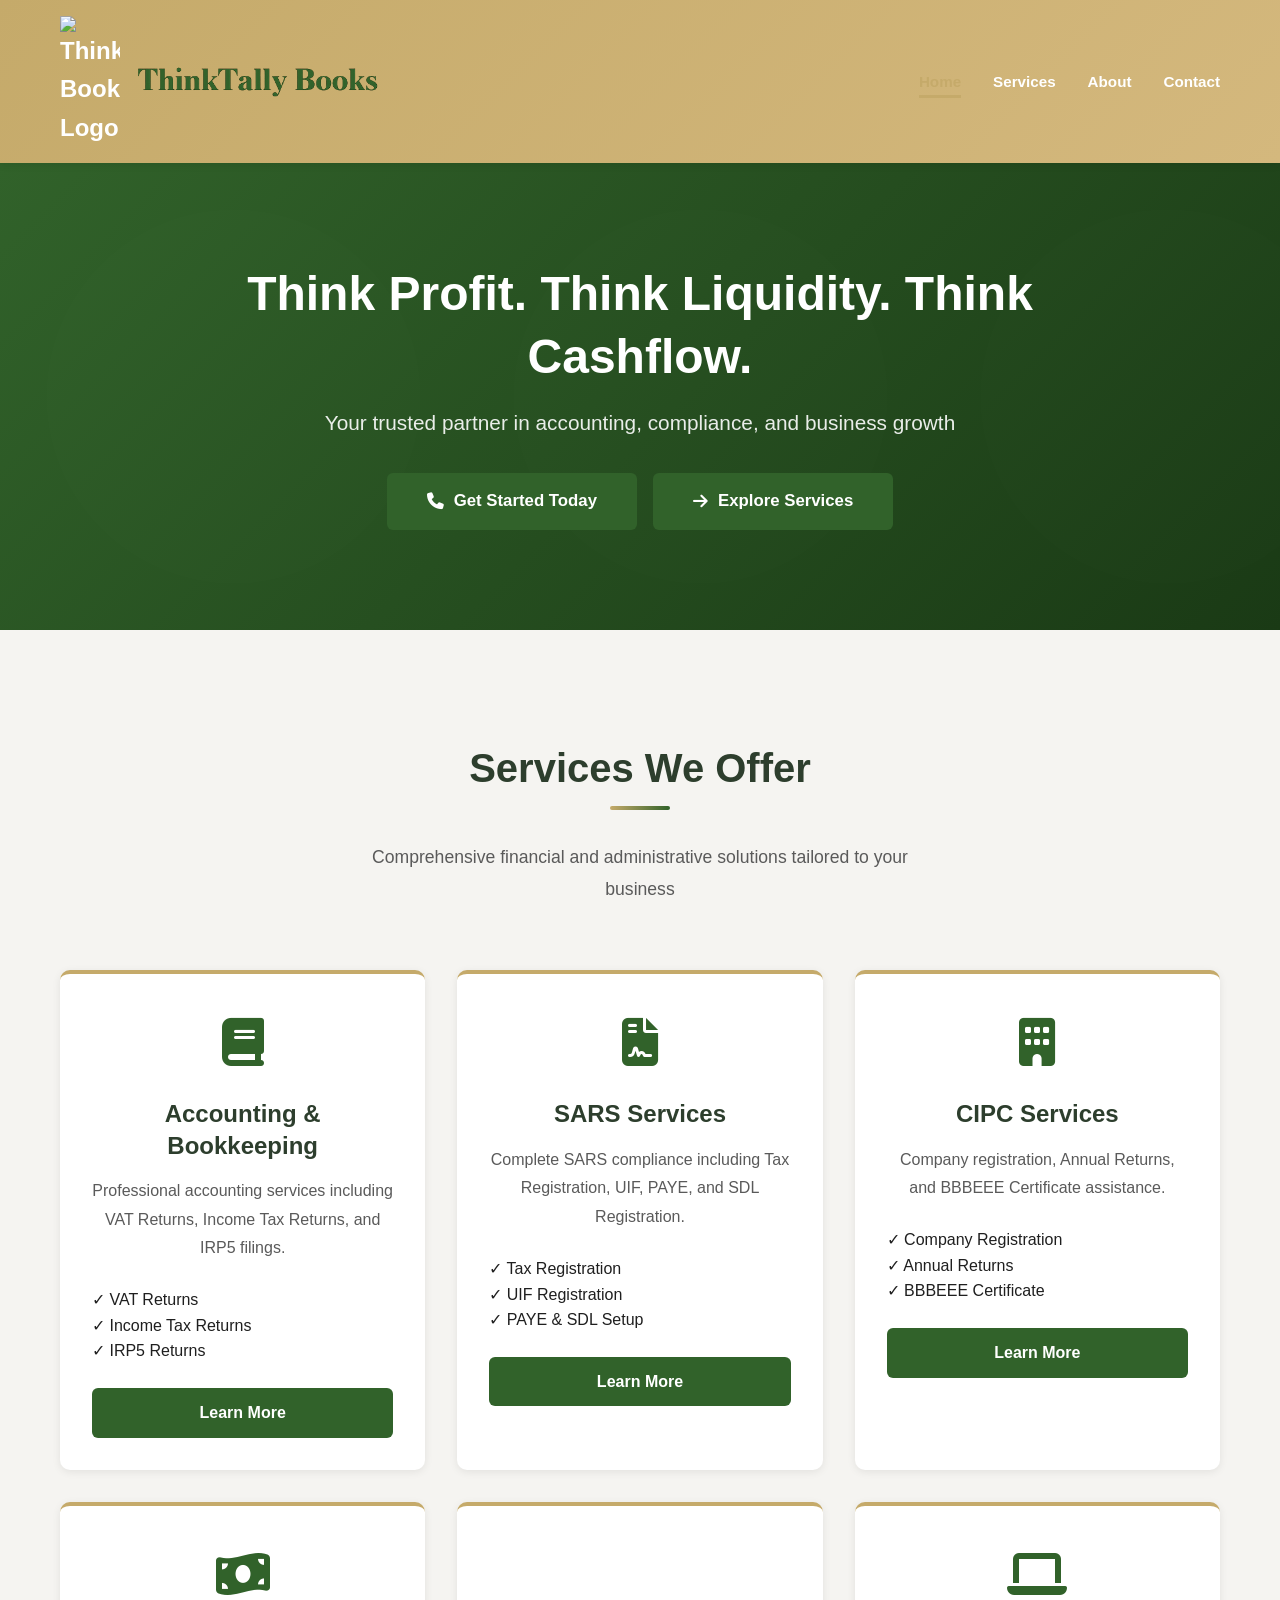
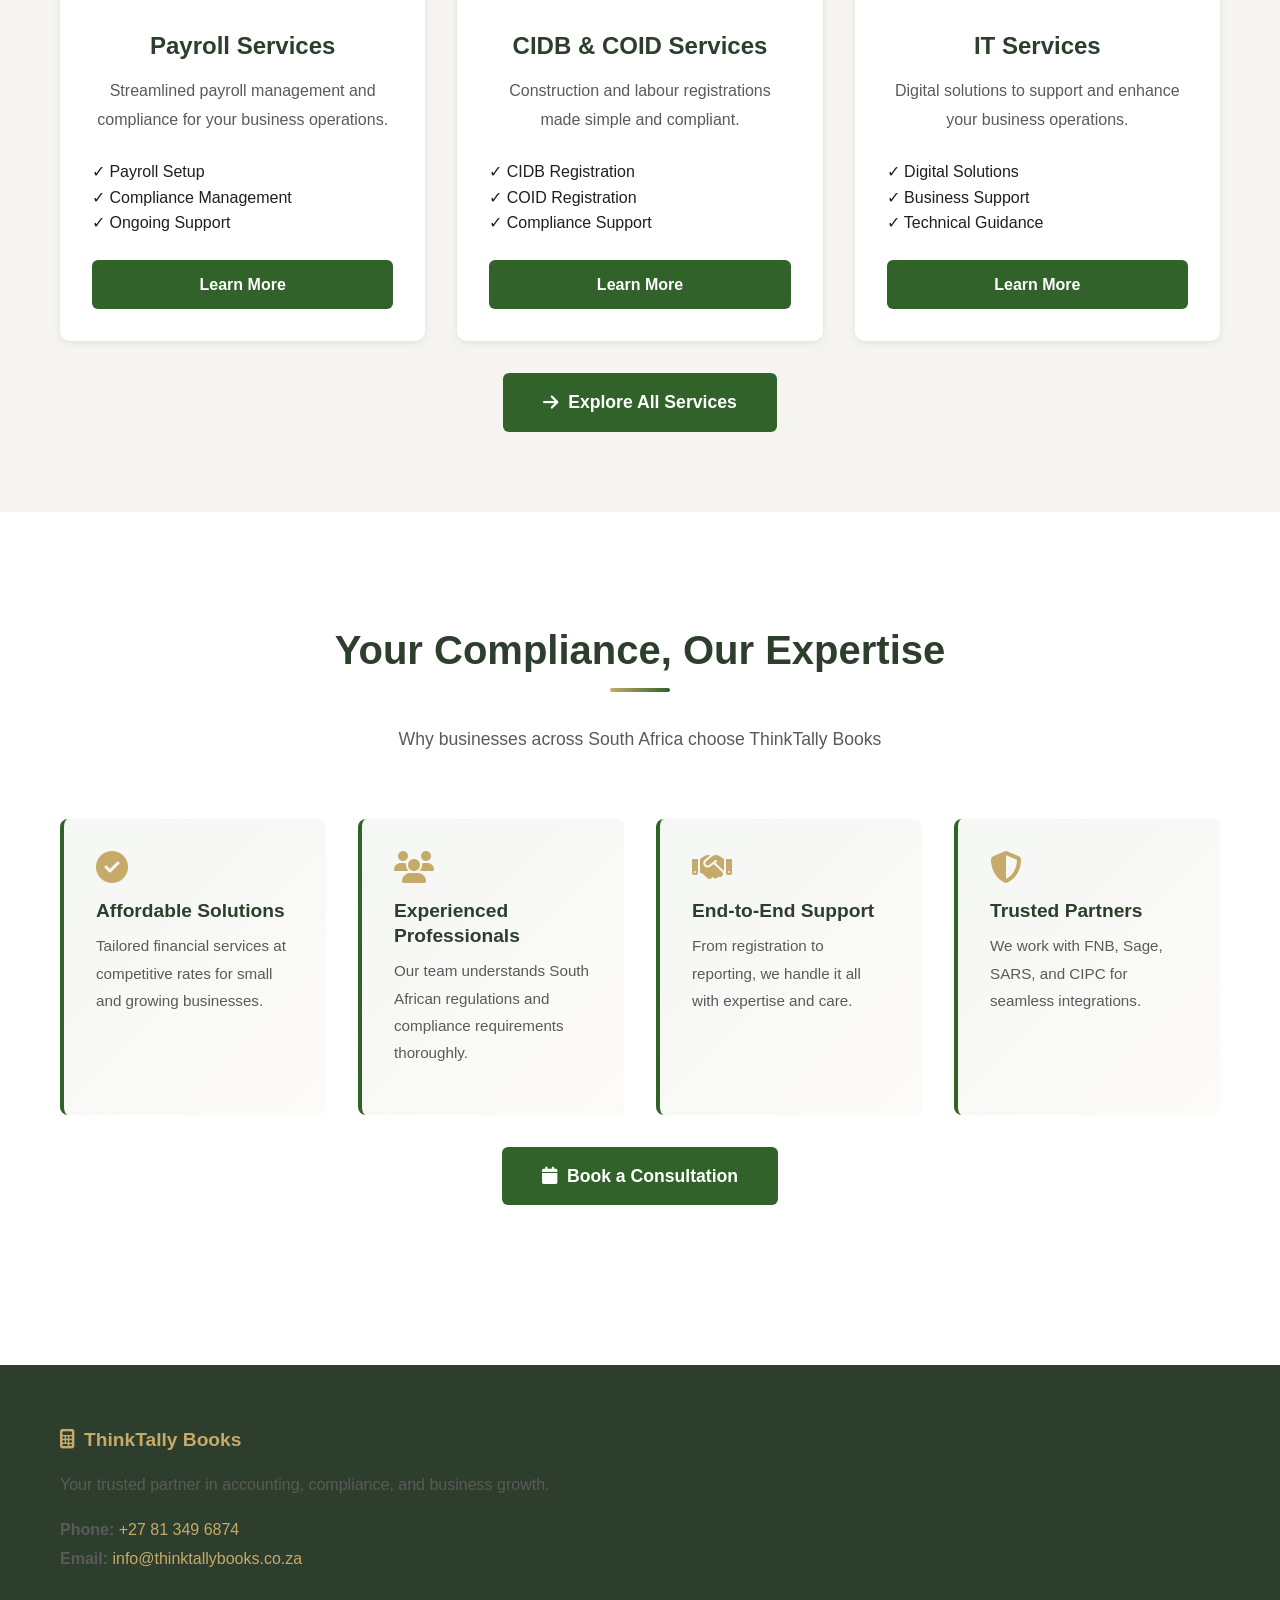
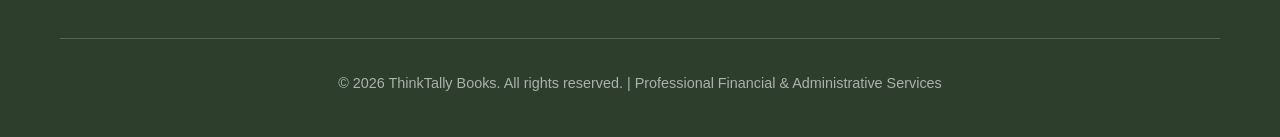
==== index.html @ 89fed239 "Add files via upload" ====
<!DOCTYPE html>
<html lang="en">
<head>
    <meta charset="UTF-8">
    <meta name="viewport" content="width=device-width, initial-scale=1.0">
    <title>ThinkTally Books | Financial & Administrative Services | South Africa</title>
    <meta name="description" content="ThinkTally Books provides comprehensive accounting, bookkeeping, SARS, CIPC, payroll, and IT services for South African businesses.">
    <link rel="stylesheet" href="styles.css">
    <link rel="stylesheet" href="https://cdnjs.cloudflare.com/ajax/libs/font-awesome/6.4.0/css/all.min.css">
</head>
<body>
    <!-- Navigation -->
    <nav class="navbar" id="navbar">
        <div class="container">
            <div class="nav-brand">
                <img src="ThinkTallyBookslogo2.png" alt="ThinkTally Books Logo" style="width:60px; height:auto;">
                <img src="ThinkTallyBooks.png" alt="ThinkTally Books Logo" style="width:250px; height:auto;">
            </div>
            <ul class="nav-menu" id="navMenu">
                <li><a href="index.html">Home</a></li>
                <li><a href="services.html">Services</a></li>
                <li><a href="about.html">About</a></li>
                <li><a href="contact.html">Contact</a></li>
            </ul>
            <button class="hamburger" id="hamburger">
                <span></span>
                <span></span>
                <span></span>
            </button>
        </div>
    </nav>

    <!-- Hero Section -->
    <section class="hero">
        <div class="hero-content">
            <h1>Think Profit. Think Liquidity. Think Cashflow.</h1>
            <p>Your trusted partner in accounting, compliance, and business growth</p>
            <div class="hero-buttons">
                <a href="contact.html" class="btn btn-primary btn-lg">
                    <i class="fas fa-phone"></i> Get Started Today
                </a>
                <a href="services.html" class="btn btn-primary btn-lg">
                    <i class="fas fa-arrow-right"></i> Explore Services
                </a>
            </div>
        </div>
    </section>

    <!-- Services Section -->
    <section id="services">
        <div class="container">
            <div class="section-header">
                <h2>Services We Offer</h2>
                <p>Comprehensive financial and administrative solutions tailored to your business</p>
            </div>

            <div class="services-grid">
                <!-- Accounting & Bookkeeping -->
                <div class="service-card">
                    <div class="service-card-icon">
                        <i class="fas fa-book"></i>
                    </div>
                    <h3>Accounting & Bookkeeping</h3>
                    <p>Professional accounting services including VAT Returns, Income Tax Returns, and IRP5 filings.</p>
                    <ul style="text-align: left; list-style: none; margin-bottom: 1.5rem;">
                        <li>✓ VAT Returns</li>
                        <li>✓ Income Tax Returns</li>
                        <li>✓ IRP5 Returns</li>
                    </ul>
                    <a href="services.html" class="btn btn-primary">Learn More</a>
                </div>

                <!-- SARS Services -->
                <div class="service-card">
                    <div class="service-card-icon">
                        <i class="fas fa-file-contract"></i>
                    </div>
                    <h3>SARS Services</h3>
                    <p>Complete SARS compliance including Tax Registration, UIF, PAYE, and SDL Registration.</p>
                    <ul style="text-align: left; list-style: none; margin-bottom: 1.5rem;">
                        <li>✓ Tax Registration</li>
                        <li>✓ UIF Registration</li>
                        <li>✓ PAYE & SDL Setup</li>
                    </ul>
                    <a href="services.html" class="btn btn-primary">Learn More</a>
                </div>

                <!-- CIPC Services -->
                <div class="service-card">
                    <div class="service-card-icon">
                        <i class="fas fa-building"></i>
                    </div>
                    <h3>CIPC Services</h3>
                    <p>Company registration, Annual Returns, and BBBEEE Certificate assistance.</p>
                    <ul style="text-align: left; list-style: none; margin-bottom: 1.5rem;">
                        <li>✓ Company Registration</li>
                        <li>✓ Annual Returns</li>
                        <li>✓ BBBEEE Certificate</li>
                    </ul>
                    <a href="services.html" class="btn btn-primary">Learn More</a>
                </div>

                <!-- Payroll Services -->
                <div class="service-card">
                    <div class="service-card-icon">
                        <i class="fas fa-money-bill-wave"></i>
                    </div>
                    <h3>Payroll Services</h3>
                    <p>Streamlined payroll management and compliance for your business operations.</p>
                    <ul style="text-align: left; list-style: none; margin-bottom: 1.5rem;">
                        <li>✓ Payroll Setup</li>
                        <li>✓ Compliance Management</li>
                        <li>✓ Ongoing Support</li>
                    </ul>
                    <a href="services.html" class="btn btn-primary">Learn More</a>
                </div>

                <!-- CIDB & COID -->
                <div class="service-card">
                    <div class="service-card-icon">
                        <i class="fas fa-Hard-hat"></i>
                    </div>
                    <h3>CIDB & COID Services</h3>
                    <p>Construction and labour registrations made simple and compliant.</p>
                    <ul style="text-align: left; list-style: none; margin-bottom: 1.5rem;">
                        <li>✓ CIDB Registration</li>
                        <li>✓ COID Registration</li>
                        <li>✓ Compliance Support</li>
                    </ul>
                    <a href="services.html" class="btn btn-primary">Learn More</a>
                </div>

                <!-- IT Services -->
                <div class="service-card">
                    <div class="service-card-icon">
                        <i class="fas fa-laptop"></i>
                    </div>
                    <h3>IT Services</h3>
                    <p>Digital solutions to support and enhance your business operations.</p>
                    <ul style="text-align: left; list-style: none; margin-bottom: 1.5rem;">
                        <li>✓ Digital Solutions</li>
                        <li>✓ Business Support</li>
                        <li>✓ Technical Guidance</li>
                    </ul>
                    <a href="services.html" class="btn btn-primary">Learn More</a>
                </div>
            </div>

            <div class="text-center mt-4">
                <a href="services.html" class="btn btn-secondary btn-lg">
                    <i class="fas fa-arrow-right"></i> Explore All Services
                </a>
            </div>
        </div>
    </section>

    <!-- Why Choose Us Section -->
    <section id="why-choose">
        <div class="container">
            <div class="section-header">
                <h2>Your Compliance, Our Expertise</h2>
                <p>Why businesses across South Africa choose ThinkTally Books</p>
            </div>

            <div class="why-choose-grid">
                <div class="why-choose-item">
                    <i class="fas fa-check-circle"></i>
                    <h4>Affordable Solutions</h4>
                    <p>Tailored financial services at competitive rates for small and growing businesses.</p>
                </div>

                <div class="why-choose-item">
                    <i class="fas fa-users"></i>
                    <h4>Experienced Professionals</h4>
                    <p>Our team understands South African regulations and compliance requirements thoroughly.</p>
                </div>

                <div class="why-choose-item">
                    <i class="fas fa-handshake"></i>
                    <h4>End-to-End Support</h4>
                    <p>From registration to reporting, we handle it all with expertise and care.</p>
                </div>

                <div class="why-choose-item">
                    <i class="fas fa-shield-alt"></i>
                    <h4>Trusted Partners</h4>
                    <p>We work with FNB, Sage, SARS, and CIPC for seamless integrations.</p>
                </div>
            </div>

            <div class="text-center mt-4">
                <a href="contact.html" class="btn btn-secondary btn-lg">
                    <i class="fas fa-calendar"></i> Book a Consultation
                </a>
            </div>
        </div>
    </section>

   <!-- Footer -->
    <footer>
        <div class="container">
            <div class="footer-content">
                <div>
                    <div class="footer-logo">
                        <i class="fas fa-calculator"></i>
                        <span>ThinkTally Books</span>
                    </div>
                    <p>Your trusted partner in accounting, compliance, and business growth.</p>
                    <p style="margin-top: 1rem;">
                        <strong>Phone:</strong> <a href="tel:+27813496874" style="color: var(--accent-gold);">+27 81 349 6874</a><br>
                        <strong>Email:</strong> <a href="mailto:info@thinktallybooks.co.za" style="color: var(--accent-gold);">info@thinktallybooks.co.za</a>
                    </p>
                </div>
            </div>

            <div class="footer-bottom">
                <p>&copy; 2026 ThinkTally Books. All rights reserved. | Professional Financial & Administrative Services</p>
            </div>
        </div>
    </footer>

    <script src="script.js"></script>
</body>
</html>
---- styles.css ----
/* ============================================
   ThinkTally Books - Professional CSS
   Color Scheme: Navy Blue, White, Gold/Green
   ============================================ */

:root {
    --primary-navy: #2d3e2d;
    --secondary-navy: #1a5f1a;
    --accent-gold: #C5AA6A;
    --accent-green: #31622A;
    --button-color: #31622A;
    --text-dark: #1f1f1f;
    --text-light: #5a5a5a;
    --bg-light: #f5f4f1;
    --bg-white: #ffffff;
    --border-color: #e8e6e1;
    --shadow-sm: 0 2px 8px rgba(0, 0, 0, 0.08);
    --shadow-md: 0 4px 16px rgba(0, 0, 0, 0.12);
    --shadow-lg: 0 8px 24px rgba(0, 0, 0, 0.15);
}

/* ============================================
   RESET & BASE STYLES
   ============================================ */

* {
    margin: 0;
    padding: 0;
    box-sizing: border-box;
}

html {
    scroll-behavior: smooth;
    overflow-x: hidden;
}

body {
    font-family: 'Segoe UI', Tahoma, Geneva, Verdana, sans-serif;
    color: var(--text-dark);
    line-height: 1.6;
    background-color: var(--bg-white);
}

.container {
    max-width: 1200px;
    margin: 0 auto;
    padding: 0 20px;
}

/* ============================================
   TYPOGRAPHY
   ============================================ */

h1, h2, h3, h4, h5, h6 {
    font-family: 'Open Sans', 'Montserrat', sans-serif;
    font-weight: 700;
    line-height: 1.3;
    margin-bottom: 1rem;
    color: var(--primary-navy);
}

h1 {
    font-size: 3.5rem;
    font-weight: 800;
}

h2 {
    font-size: 2.5rem;
    margin-top: 2rem;
}

h3 {
    font-size: 1.75rem;
}

h4 {
    font-size: 1.25rem;
}

p {
    margin-bottom: 1rem;
    color: var(--text-light);
    font-size: 1rem;
    line-height: 1.8;
}

a {
    text-decoration: none;
    color: var(--primary-navy);
    transition: color 0.3s ease;
    cursor: pointer;
}

a:hover {
    color: var(--accent-gold);
}

/* ============================================
   NAVIGATION
   ============================================ */

.navbar {
    background: linear-gradient(135deg, #C5AA6A 0%, #d4b87d 100%);
    box-shadow: var(--shadow-sm);
    position: sticky;
    top: 0;
    z-index: 1000;
    transition: all 0.3s ease;
}

.navbar.scroll {
    background: linear-gradient(135deg, #C5AA6A 0%, #b89a54 100%);
    box-shadow: var(--shadow-lg);
}

.navbar .container {
    display: flex;
    justify-content: space-between;
    align-items: center;
    padding: 1rem 20px;
}

.nav-brand {
    display: flex;
    align-items: center;
    gap: 12px;
    font-size: 1.5rem;
    font-weight: 800;
    color: #ffffff;
    transition: color 0.3s ease;
}

.navbar.scroll .nav-brand {
    color: #ffffff;
}

.nav-brand i {
    font-size: 2rem;
    color: #ffffff;
}

.nav-menu {
    display: flex;
    list-style: none;
    gap: 2rem;
    align-items: center;
}

.nav-menu a {
    color: #ffffff;
    font-weight: 600;
    font-size: 0.95rem;
    transition: all 0.3s ease;
    border-bottom: 2px solid transparent;
    padding-bottom: 2px;
}

.navbar.scroll .nav-menu a {
    color: #ffffff;
}

.nav-menu a:hover,
.nav-menu a.active {
    color: #f0f0f0;
    border-bottom-color: #f0f0f0;
}

.hamburger {
    display: none;
    flex-direction: column;
    cursor: pointer;
    background: none;
    border: none;
    gap: 6px;
}

.hamburger span {
    width: 28px;
    height: 3px;
    background-color: #ffffff;
    border-radius: 2px;
    transition: all 0.3s ease;
}

.navbar.scroll .hamburger span {
    background-color: #ffffff;
}

.hamburger.active span:nth-child(1) {
    transform: rotate(45deg) translate(10px, 10px);
}

.hamburger.active span:nth-child(2) {
    opacity: 0;
}

.hamburger.active span:nth-child(3) {
    transform: rotate(-45deg) translate(8px, -8px);
}

/* ============================================
   BUTTONS
   ============================================ */

.btn {
    display: inline-flex;
    align-items: center;
    justify-content: center;
    gap: 10px;
    padding: 12px 30px;
    border-radius: 6px;
    font-weight: 700;
    font-size: 1rem;
    cursor: pointer;
    transition: all 0.3s ease;
    border: none;
    text-decoration: none;
}

.btn-primary {
    background-color: #31622A;
    color: var(--bg-white);
}

.btn-primary:hover {
    background-color: #264620;
    transform: translateY(-2px);
    box-shadow: var(--shadow-lg);
}

.btn-secondary {
    background-color: #31622A;
    color: var(--bg-white);
}

.btn-secondary:hover {
    background-color: #264620;
    transform: translateY(-2px);
    box-shadow: var(--shadow-lg);
}

.btn-accent {
    background-color: #31622A;
    color: var(--bg-white);
}

.btn-accent:hover {
    background-color: #264620;
    transform: translateY(-2px);
    box-shadow: var(--shadow-lg);
}

.btn-outline {
    background-color: transparent;
    color: #31622A;
    border: 2px solid #31622A;
}

.btn-outline:hover {
    background-color: #31622A;
    color: var(--bg-white);
}

.btn-lg {
    padding: 15px 40px;
    font-size: 1.1rem;
}

/* ============================================
   HERO SECTION
   ============================================ */

.hero {
    background: linear-gradient(135deg, #31622A 0%, #1a3a15 100%);
    color: var(--bg-white);
    padding: 100px 20px;
    text-align: center;
    position: relative;
    overflow: hidden;
}

.hero::before {
    content: '';
    position: absolute;
    top: 0;
    left: 0;
    right: 0;
    bottom: 0;
    background: url('data:image/svg+xml,<svg xmlns="http://www.w3.org/2000/svg" viewBox="0 0 100 100"><circle cx="50" cy="50" r="40" fill="rgba(255,255,255,0.05)"/></svg>');
    opacity: 0.1;
    z-index: 0;
}

.hero-content {
    max-width: 800px;
    margin: 0 auto;
    position: relative;
    z-index: 1;
}

.hero h1 {
    color: var(--bg-white);
    margin-bottom: 1rem;
    font-size: 3rem;
}

.hero p {
    color: rgba(255, 255, 255, 0.9);
    font-size: 1.3rem;
    margin-bottom: 2rem;
}

.hero-buttons {
    display: flex;
    gap: 1rem;
    justify-content: center;
    flex-wrap: wrap;
}

.hero-buttons .btn {
    font-size: 1.05rem;
}

/* ============================================
   SECTION HEADER
   ============================================ */

.section-header {
    text-align: center;
    margin-bottom: 4rem;
}

.section-header h2 {
    position: relative;
    display: inline-block;
    padding-bottom: 1rem;
}

.section-header h2::after {
    content: '';
    position: absolute;
    bottom: 0;
    left: 50%;
    transform: translateX(-50%);
    width: 60px;
    height: 4px;
    background: linear-gradient(90deg, #C5AA6A, #31622A);
    border-radius: 2px;
}

.section-header p {
    font-size: 1.1rem;
    color: var(--text-light);
    max-width: 600px;
    margin: 1rem auto 0;
}

/* ============================================
   SERVICES GRID
   ============================================ */

#services {
    padding: 80px 20px;
    background-color: var(--bg-light);
}

.services-grid {
    display: grid;
    grid-template-columns: repeat(auto-fit, minmax(300px, 1fr));
    gap: 2rem;
    margin-top: 3rem;
}

.service-card {
    background: var(--bg-white);
    padding: 2rem;
    border-radius: 10px;
    box-shadow: var(--shadow-sm);
    transition: all 0.3s ease;
    border-top: 4px solid #C5AA6A;
    text-align: center;
}

.service-card:hover {
    transform: translateY(-8px);
    box-shadow: var(--shadow-lg);
}

.service-card-icon {
    font-size: 3rem;
    color: #31622A;
    margin-bottom: 1rem;
}

.service-card h3 {
    margin-bottom: 1rem;
    font-size: 1.5rem;
}

.service-card p {
    color: var(--text-light);
    margin-bottom: 1.5rem;
}

.service-card .btn {
    width: 100%;
    justify-content: center;
}

/* ============================================
   WHY CHOOSE US SECTION
   ============================================ */

#why-choose {
    padding: 80px 20px;
    background-color: var(--bg-white);
}

.why-choose-grid {
    display: grid;
    grid-template-columns: repeat(auto-fit, minmax(250px, 1fr));
    gap: 2rem;
    margin-top: 3rem;
}

.why-choose-item {
    padding: 2rem;
    background: linear-gradient(135deg, rgba(49, 98, 42, 0.05), rgba(197, 170, 106, 0.05));
    border-left: 4px solid #31622A;
    border-radius: 8px;
    transition: all 0.3s ease;
}

.why-choose-item:hover {
    box-shadow: var(--shadow-sm);
    transform: translateX(5px);
}

.why-choose-item i {
    font-size: 2rem;
    color: #C5AA6A;
    margin-bottom: 1rem;
}

.why-choose-item h4 {
    margin-bottom: 0.5rem;
    font-size: 1.2rem;
}

.why-choose-item p {
    font-size: 0.95rem;
}

/* ============================================
   CONTACT SECTION
   ============================================ */

#contact {
    padding: 80px 20px;
    background-color: var(--bg-light);
}

.contact-content {
    display: grid;
    grid-template-columns: 1fr 1fr;
    gap: 3rem;
    align-items: center;
}

.contact-info {
    padding: 2rem;
}

.contact-info h2 {
    margin-bottom: 2rem;
}

.contact-item {
    display: flex;
    gap: 1rem;
    margin-bottom: 1.5rem;
    align-items: flex-start;
}

.contact-item i {
    font-size: 1.5rem;
    color: #C5AA6A;
    margin-top: 0.25rem;
    flex-shrink: 0;
}

.contact-item-content h4 {
    margin-bottom: 0.5rem;
}

.contact-item-content p {
    margin: 0;
    font-size: 0.95rem;
}

.contact-form {
    background: var(--bg-white);
    padding: 2rem;
    border-radius: 10px;
    box-shadow: var(--shadow-sm);
}

.contact-form h3 {
    margin-bottom: 1.5rem;
}

.form-group {
    margin-bottom: 1.5rem;
}

.form-group label {
    display: block;
    margin-bottom: 0.5rem;
    font-weight: 600;
    color: var(--text-dark);
}

.form-group input,
.form-group textarea {
    width: 100%;
    padding: 12px;
    border: 1px solid var(--border-color);
    border-radius: 6px;
    font-family: inherit;
    font-size: 1rem;
    transition: border-color 0.3s ease;
}

.form-group input:focus,
.form-group textarea:focus {
    outline: none;
    border-color: #31622A;
    box-shadow: 0 0 0 3px rgba(49, 98, 42, 0.1);
}

.form-group textarea {
    resize: vertical;
    min-height: 120px;
}

.form-group button {
    width: 100%;
}

/* ============================================
   FOOTER
   ============================================ */

footer {
    background-color: #2d3e2d;
    color: rgba(255, 255, 255, 0.8);
    padding: 60px 20px 40px;
    margin-top: 80px;
}

.footer-content {
    display: grid;
    grid-template-columns: repeat(auto-fit, minmax(250px, 1fr));
    gap: 3rem;
    margin-bottom: 3rem;
}

.footer-section h4 {
    color: var(--bg-white);
    margin-bottom: 1.5rem;
    font-size: 1.1rem;
}

.footer-section ul {
    list-style: none;
}

.footer-section ul li {
    margin-bottom: 0.8rem;
}

.footer-section ul li a {
    color: rgba(255, 255, 255, 0.8);
    transition: color 0.3s ease;
}

.footer-section ul li a:hover {
    color: #C5AA6A;
}

.footer-section p {
    color: rgba(255, 255, 255, 0.8);
    margin-bottom: 0.5rem;
}

.footer-logo {
    display: flex;
    align-items: center;
    gap: 10px;
    margin-bottom: 1rem;
    font-weight: 800;
    color: #C5AA6A;
    font-size: 1.2rem;
}

.partner-logos {
    display: flex;
    gap: 1rem;
    flex-wrap: wrap;
    margin-top: 1rem;
}

.partner-logos img {
    height: 40px;
    opacity: 0.8;
    transition: opacity 0.3s ease;
}

.partner-logos img:hover {
    opacity: 1;
}

.footer-bottom {
    border-top: 1px solid rgba(255, 255, 255, 0.2);
    padding-top: 2rem;
    text-align: center;
}

.footer-bottom p {
    margin: 0;
    color: rgba(255, 255, 255, 0.6);
    font-size: 0.9rem;
}

/* ============================================
   RESPONSIVE DESIGN
   ============================================ */

@media (max-width: 768px) {
    h1 {
        font-size: 2rem;
    }

    h2 {
        font-size: 1.8rem;
    }

    h3 {
        font-size: 1.3rem;
    }

    .nav-menu {
        display: none;
        position: absolute;
        top: 100%;
        left: 0;
        right: 0;
        flex-direction: column;
        background-color: #1a5f1a;
        gap: 0;
        padding: 1rem 0;
        box-shadow: var(--shadow-lg);
    }

    .nav-menu.active {
        display: flex;
    }

    .nav-menu a {
        color: var(--bg-white);
        padding: 1rem 2rem;
        border-bottom: 1px solid rgba(255, 255, 255, 0.1);
        border-bottom-color: transparent;
    }

    .nav-menu a:hover,
    .nav-menu a.active {
        background-color: #264620;
        border-bottom-color: #C5AA6A;
    }

    .hamburger {
        display: flex;
    }

    .hero {
        padding: 60px 20px;
    }

    .hero h1 {
        font-size: 2rem;
    }

    .hero p {
        font-size: 1.1rem;
    }

    .hero-buttons {
        flex-direction: column;
    }

    .hero-buttons .btn {
        width: 100%;
    }

    .contact-content {
        grid-template-columns: 1fr;
    }

    .services-grid {
        grid-template-columns: 1fr;
    }

    .why-choose-grid {
        grid-template-columns: 1fr;
    }

    .footer-content {
        grid-template-columns: 1fr;
    }
}

@media (max-width: 480px) {
    h1 {
        font-size: 1.5rem;
    }

    h2 {
        font-size: 1.3rem;
    }

    .container {
        padding: 0 15px;
    }

    .btn {
        padding: 10px 20px;
        font-size: 0.9rem;
    }

    .hero h1 {
        font-size: 1.5rem;
    }

    .service-card {
        padding: 1.5rem;
    }

    .contact-form {
        padding: 1.5rem;
    }
}

/* ============================================
   ANIMATIONS
   ============================================ */

@keyframes fadeInUp {
    from {
        opacity: 0;
        transform: translateY(30px);
    }
    to {
        opacity: 1;
        transform: translateY(0);
    }
}

@keyframes slideInLeft {
    from {
        opacity: 0;
        transform: translateX(-30px);
    }
    to {
        opacity: 1;
        transform: translateX(0);
    }
}

.fade-in-up {
    animation: fadeInUp 0.6s ease-out forwards;
}

.slide-in-left {
    animation: slideInLeft 0.6s ease-out forwards;
}

/* ============================================
   UTILITY CLASSES
   ============================================ */

.text-center {
    text-align: center;
}

.mt-4 {
    margin-top: 2rem;
}

.mb-4 {
    margin-bottom: 2rem;
}

.text-muted {
    color: var(--text-light);
}

.text-gold {
    color: #C5AA6A;
}

.text-green {
    color: #31622A;
}

.bg-primary {
    background-color: #31622A;
    color: var(--bg-white);
}

.bg-light {
    background-color: var(--bg-light);
}

@keyframes fadeInDown {
    from { opacity: 0; transform: translateY(-10px); }
    to { opacity: 1; transform: translateY(0); }
}

.animate-fade-in-down {
    animation: fadeInDown 0.3s ease-out forwards;
}
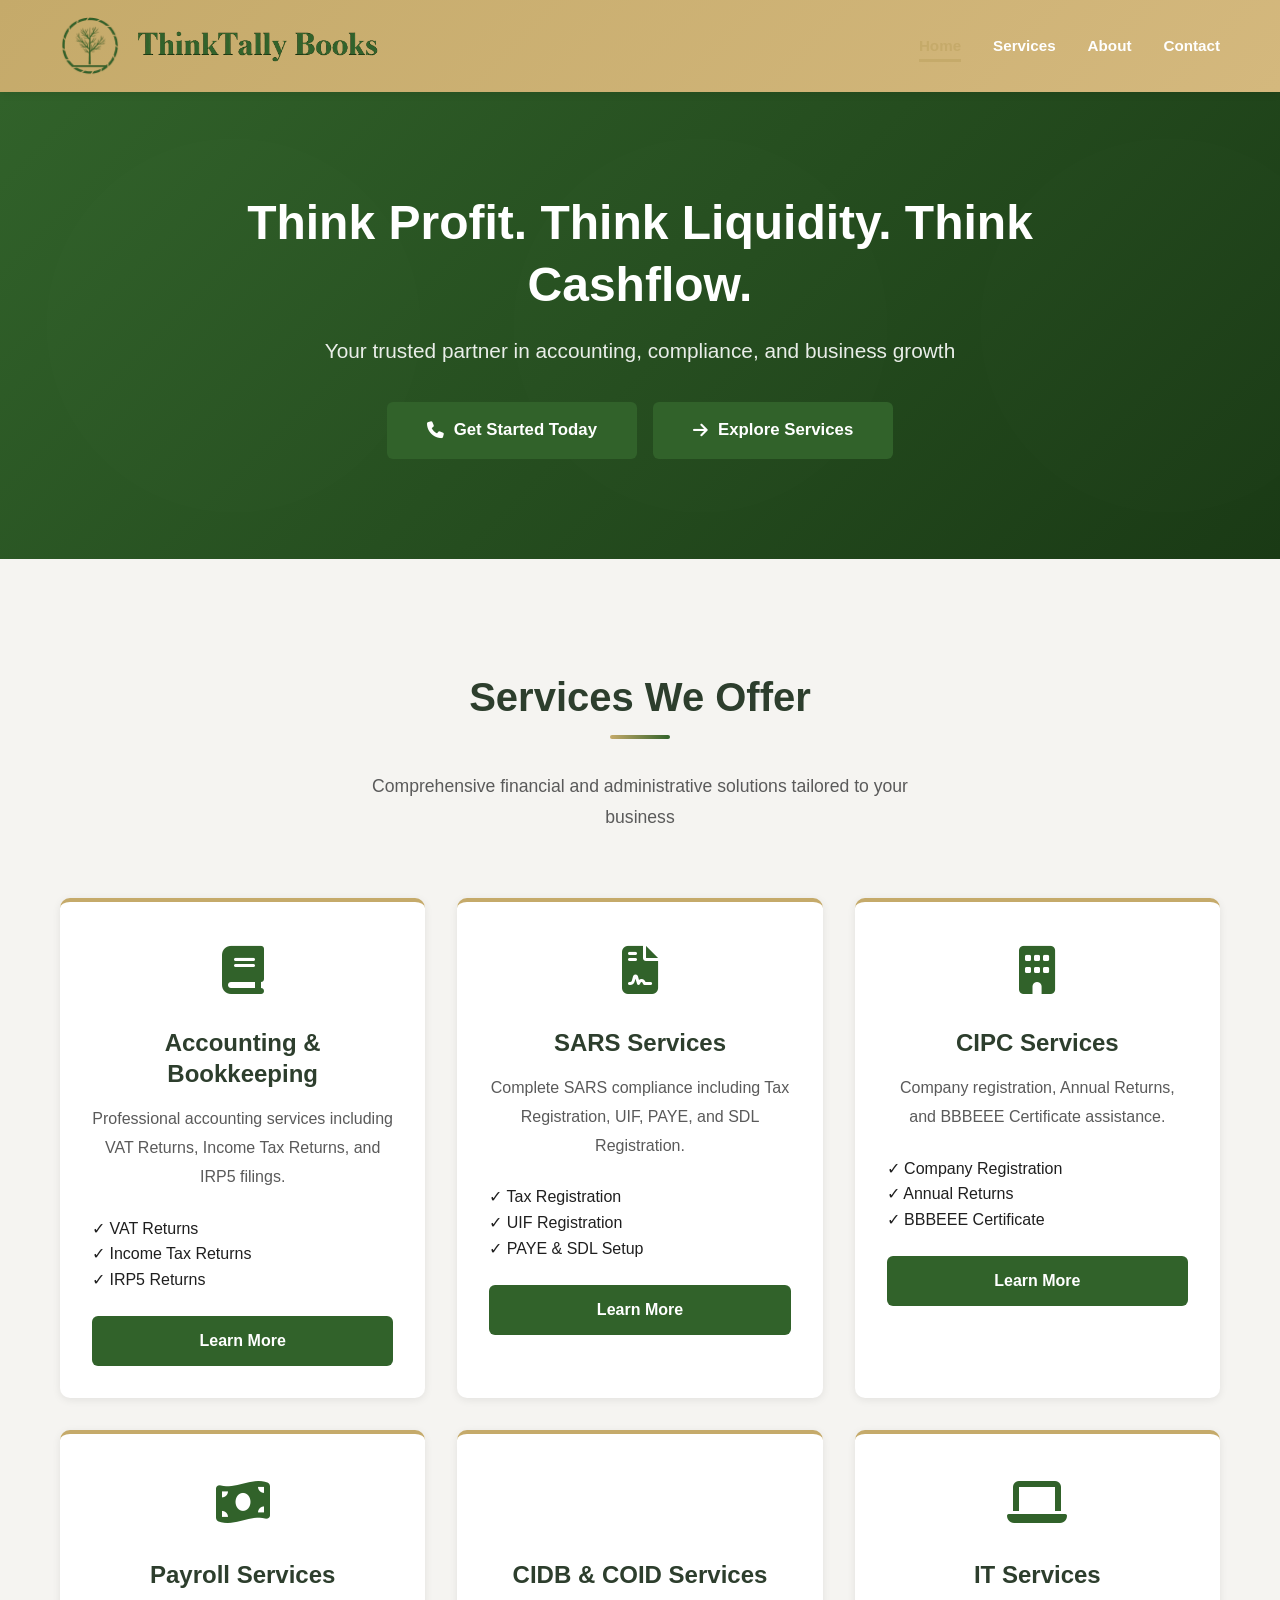
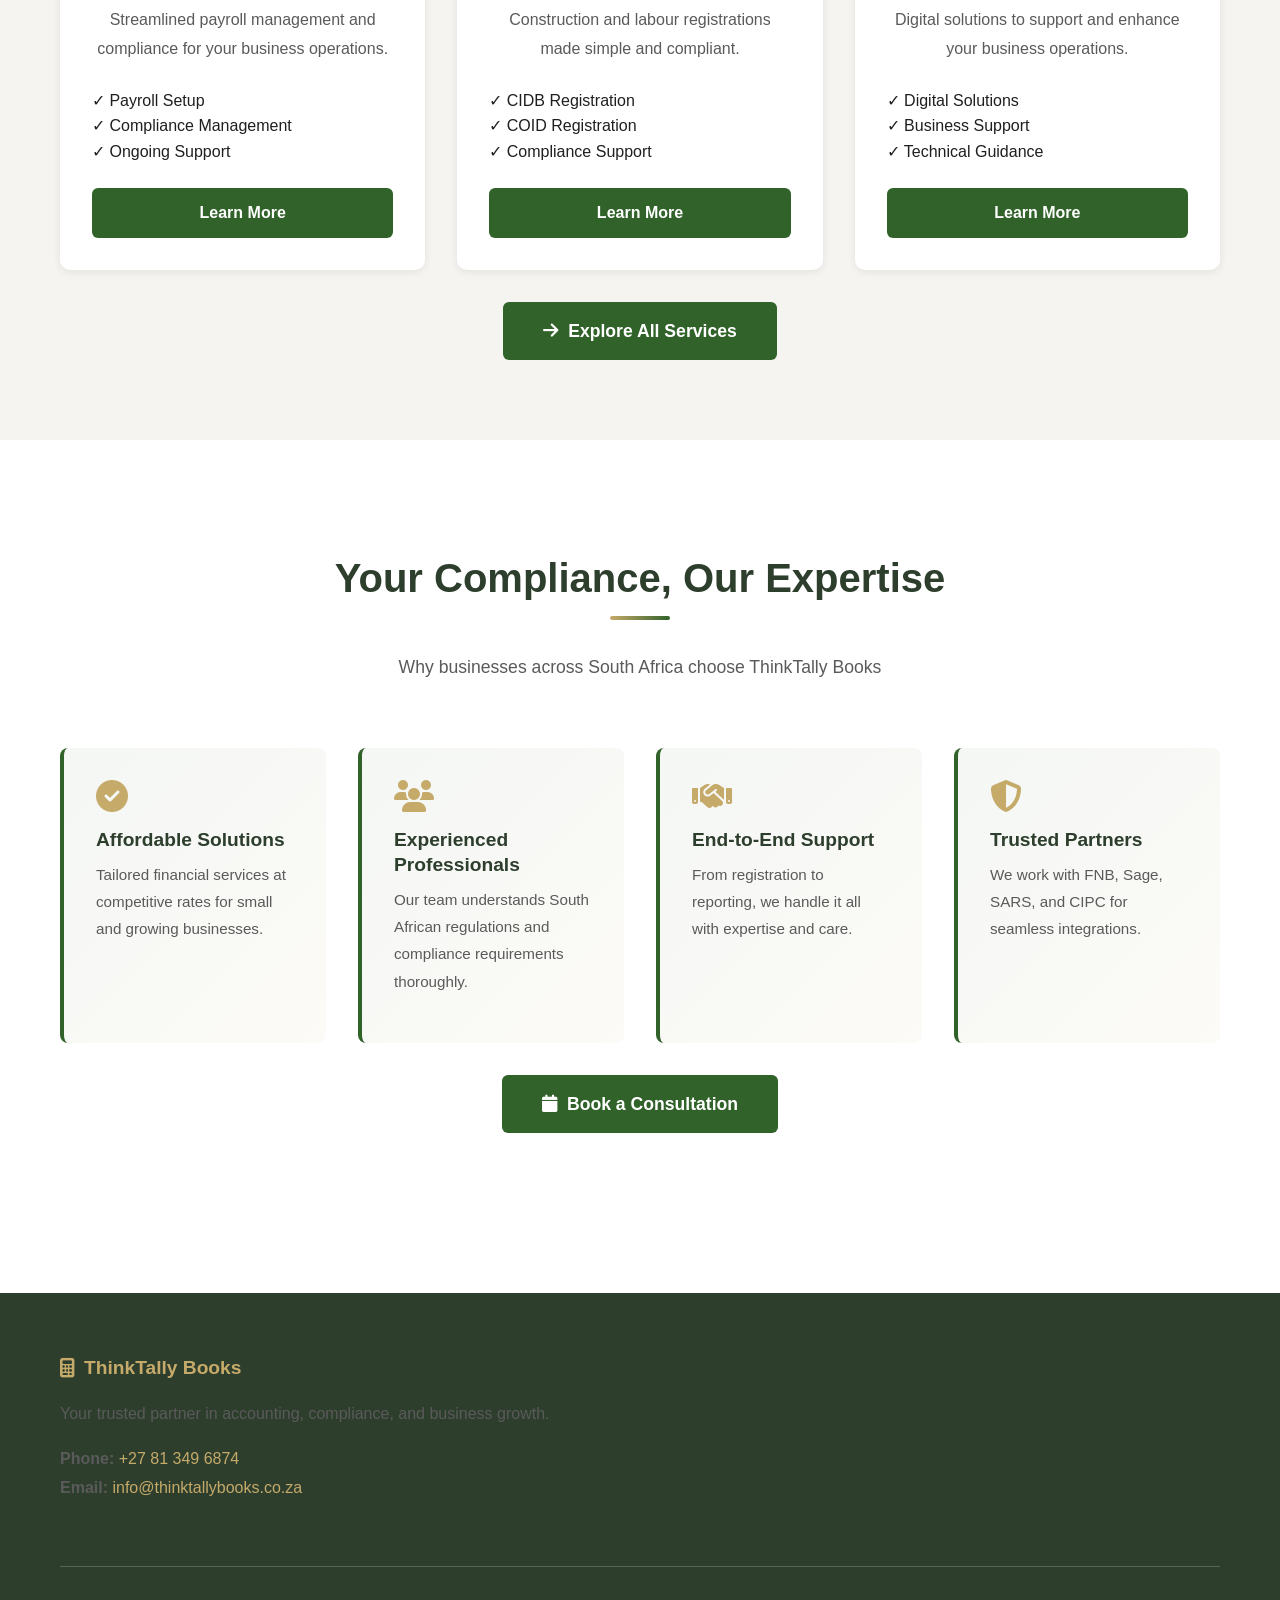
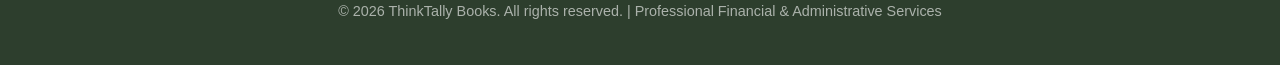
==== commit 33c64d7f: "Update index.html" ====
--- a/index.html
+++ b/index.html
@@ -13,7 +13,7 @@
     <nav class="navbar" id="navbar">
         <div class="container">
             <div class="nav-brand">
-                <img src="ThinkTallyBookslogo2.png" alt="ThinkTally Books Logo" style="width:60px; height:auto;">
+                <img src="ThinkTallyBooksLogo2.png" alt="ThinkTally Books Logo" style="width:60px; height:auto;">
                 <img src="ThinkTallyBooks.png" alt="ThinkTally Books Logo" style="width:250px; height:auto;">
             </div>
             <ul class="nav-menu" id="navMenu">
@@ -221,4 +221,6 @@
 
     <script src="script.js"></script>
 </body>
-</html>+
+</html>
+
